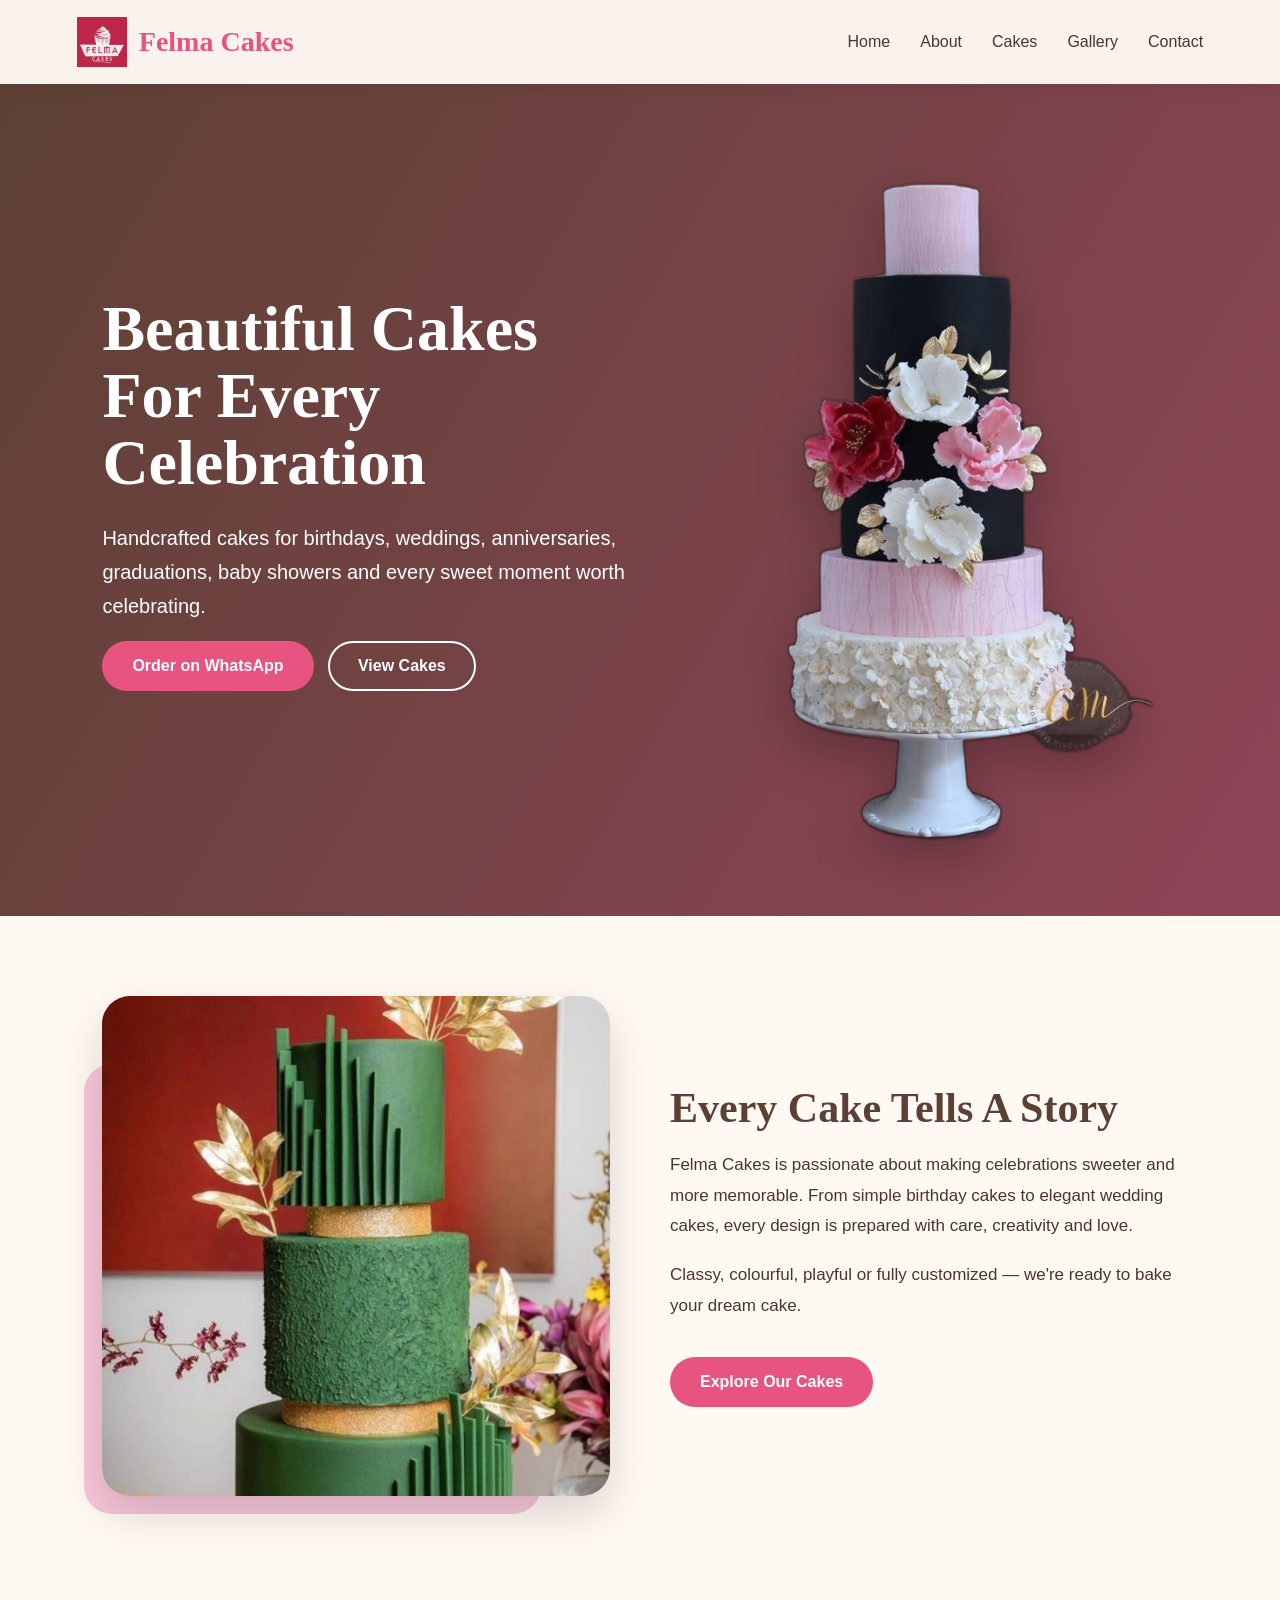
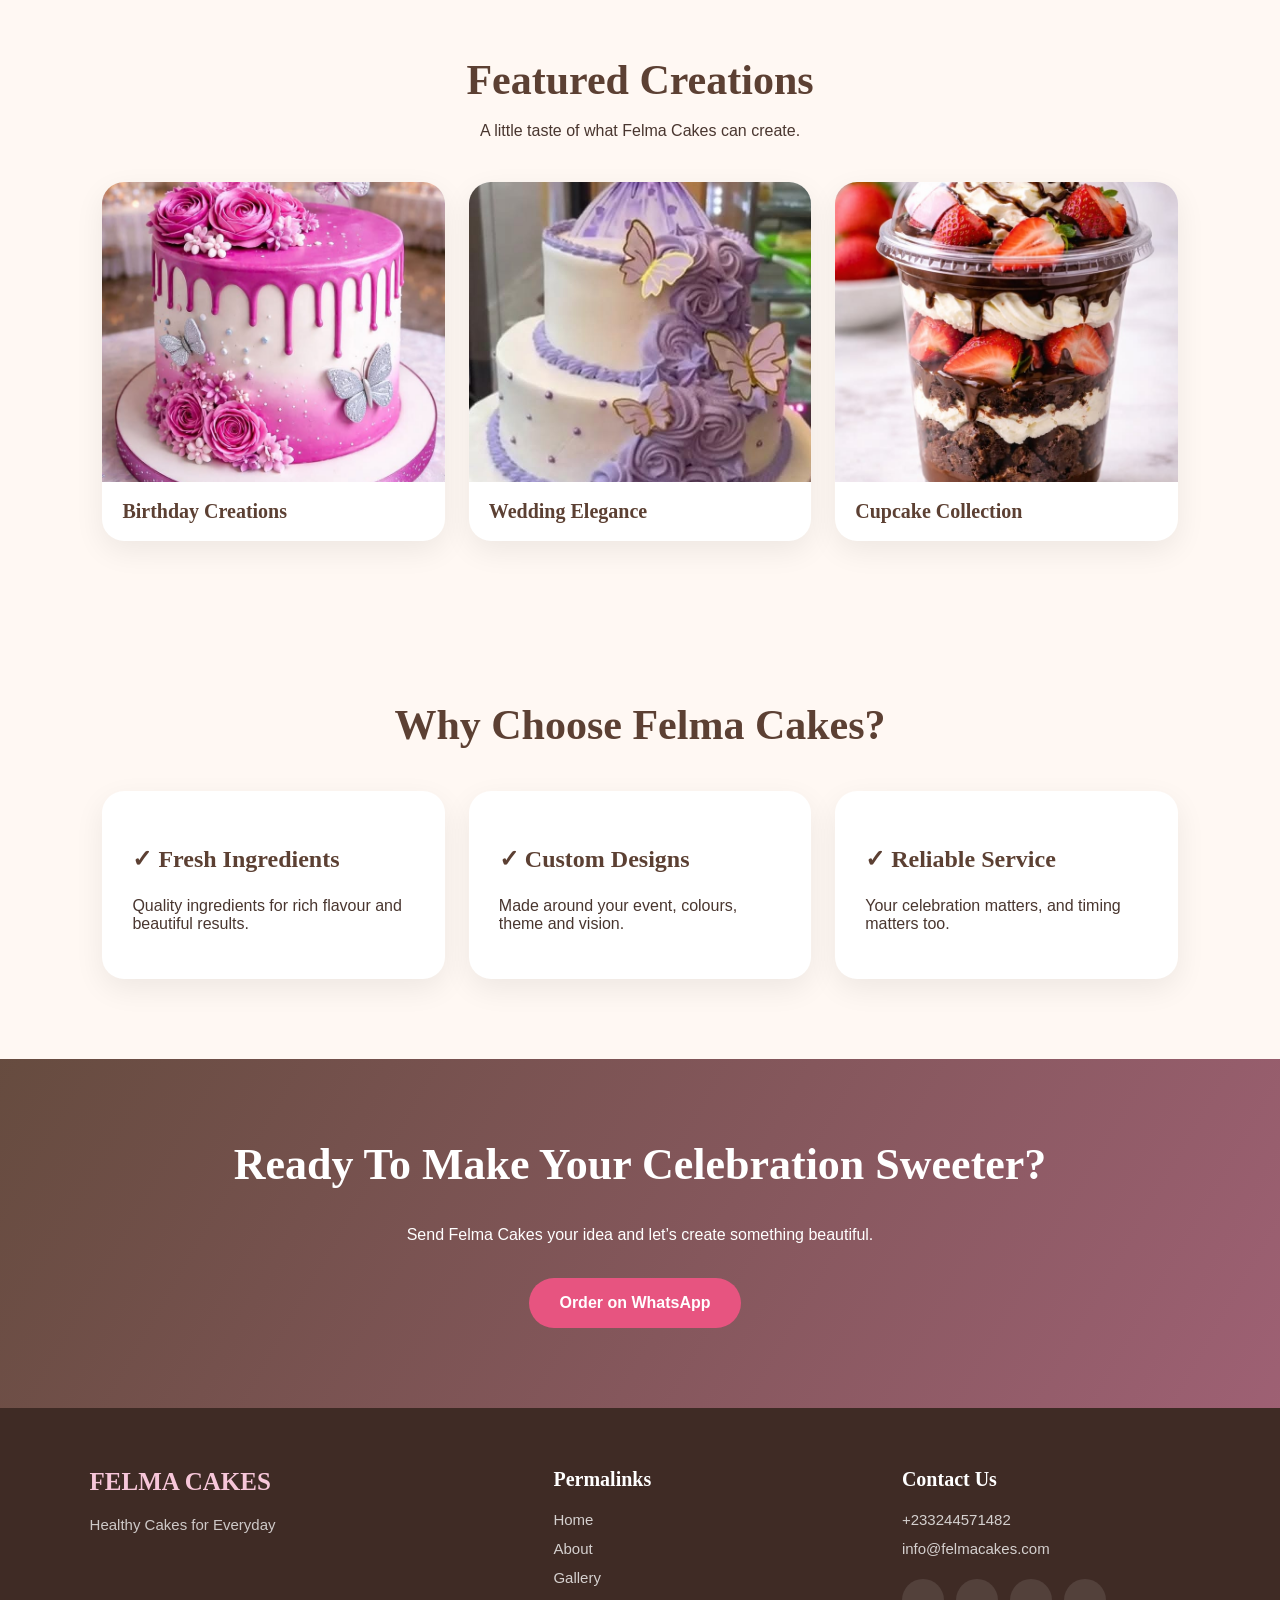
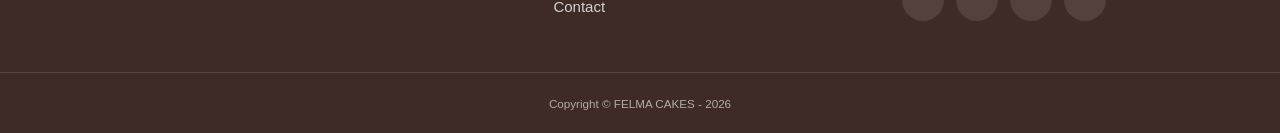
==== index.html @ 06e6d1e2 "homepage done" ====
<!doctype html>
<html lang="en">

<head>
    <meta charset="utf-8">
    <meta name="viewport" content="width=device-width, initial-scale=1">
    <link rel="stylesheet" href="assets/css/style-starter.css">
    <link rel="stylesheet" href="https://unicons.iconscout.com/release/v4.0.0/css/line.css">
    <title>Felma Cakes | Home</title>

</head>

<body>
   <nav>

    <div class="brand">
        <img src="assets/images/Felma Logo.png" alt="Felma Cakes Logo">
        <span>Felma Cakes</span>
    </div>

    <div class="links">
        <a href="#home">Home</a>
        <a href="about.html">About</a>
        <a href="#cakes">Cakes</a>
        <a href="#gallery">Gallery</a>
        <a href="#contact">Contact</a>
    </div>

</nav>
    <div class="hero">

        <div class="hero-content">
            <h1>Beautiful Cakes<br>For Every Celebration</h1>

            <p>
                Handcrafted cakes for birthdays, weddings, anniversaries,
                graduations, baby showers and every sweet moment worth celebrating.
            </p>

            <a class="btn" href="#contact">Order on WhatsApp</a>
            <a class="btn outline" href="#gallery">View Cakes</a>
        </div>

        <div class="hero-cake">
            <img src="assets/images/new cake.png" alt="Felma Cakes">
        </div>

    </div>
    </div>
    <section id="about">
        <div class="about">

            <!-- LEFT IMAGE -->
            <div class="about-image">
                <img src="assets/images/Felma Class(1).png" alt="Felma Cakes creation">
            </div>

            <!-- RIGHT CONTENT -->
            <div class="about-content">
                <h2 class="title">Every Cake Tells A Story</h2>

                <p>
                    Felma Cakes is passionate about making celebrations sweeter and
                    more memorable. From simple birthday cakes to elegant wedding
                    cakes, every design is prepared with care, creativity and love.
                </p>

                <p>
                    Classy, colourful, playful or fully customized — we're ready
                    to bake your dream cake.
                </p>

                <a class="btn" href="#cakes">Explore Our Cakes</a>
            </div>

        </div>
    </section>
    </section>

    <section class="gallery" id="gallery">
        <div class="center">
            <h2 class="title">Featured Creations</h2>
            <p>A little taste of what Felma Cakes can create.</p>
        </div>

        <div class="grid">

            <div class="card">
                <img src="assets/images/Felma cakes birthday.jpeg" alt="Birthday Cake by Felma Cakes"
                    class="gallery-image">
                <div class="caption">Birthday Creations</div>
            </div>

            <div class="card">
                <img src="assets/images/Felma cakes wedding cake.jpeg" alt="Wedding Cake by Felma Cakes"
                    class="gallery-image">
                <div class="caption">Wedding Elegance</div>
            </div>

            <div class="card">
                <img src="assets/images/felma cakes cupcake.jpeg" alt="Cupcakes by Felma Cakes" class="gallery-image">
                <div class="caption">Cupcake Collection</div>
            </div>

        </div>
    </section>
    <section class="why">
        <div class="center">
            <h2 class="title">Why Choose Felma Cakes?</h2>
        </div>
        <div class="grid">
            <div class="card">
                <h3>✓ Fresh Ingredients</h3>
                <p>Quality ingredients for rich flavour and beautiful results.</p>
            </div>
            <div class="card">
                <h3>✓ Custom Designs</h3>
                <p>Made around your event, colours, theme and vision.</p>
            </div>
            <div class="card">
                <h3>✓ Reliable Service</h3>
                <p>Your celebration matters, and timing matters too.</p>
            </div>
        </div>
    </section>
    <div class="cta" id="contact">
        <h2>Ready To Make Your Celebration Sweeter?</h2>
        <p>Send Felma Cakes your idea and let’s create something beautiful.</p><a class="btn" href="#">Order on
            WhatsApp</a>
    </div>
    <!--footer-->
    <footer class="footer">
        <div class="container footer__container">
            <div class="footer__1">
                <a href="index.html" class="footer__logo">
                    <h5>FELMA CAKES</h5>
                </a>
                <p>Healthy Cakes for Everyday</p>
            </div>
            <div class="footer__2">
                <h4>Permalinks</h4>
                <ul class="permalinks">
                    <li><a href="index.html">Home</a></li>
                    <li><a href="about.html">About</a></li>
                    <li><a href="gallery.html">Gallery</a></li>
                    <li><a href="contact.html">Contact</a></li>
                </ul>
            </div>
            <div class="footer__4">
                <h4>Contact Us</h4>
                <div>
                    <p>+233244571482</p>
                    <p>info@felmacakes.com</p>
                </div>
                <ul class="footer__socials">
                    <li>
                        <a href="https://web.facebook.com/people/Felma-Cakes/100064179390883/?locale=nl_BE"><i
                                class="uil uil-facebook"></i></a>
                        <a href="https://www.instagram.com/felma_cakes/"><i class="uil uil-instagram"></i></a>
                        <a href="#" aria-label="TikTok"><i class="uil uil-music-note"></i></a>
                        <a href="https://wa.me/233244571482" aria-label="WhatsApp"><i class="uil uil-whatsapp"></i> </a>
                    </li>
                </ul>
            </div>
        </div>
        <div class="footer__copyright">
            <small>Copyright &copy; FELMA CAKES - 2026</small>
        </div>
    </footer>

</body>

</html>
---- assets/css/style-starter.css ----
:root {
    --pink: #e75480;
    --soft-pink: #f7c6d9;
    --cream: #fff8f3;
    --gold: #d4af37;
    --brown: #5c4033;
    --dark-brown: #3f2b25;
    --text: #49362f;
    --white: #ffffff;
    --transition: all 0.3s ease;
}

* {
    box-sizing: border-box;
}

html {
    scroll-behavior: smooth;
}

html,
body {
    width: 100%;
    overflow-x: hidden;
}

body {
    margin: 0;
    font-family: Arial, sans-serif;
    background: var(--cream);
    color: var(--text);
}

img {
    max-width: 100%;
    display: block;
}

a {
    color: inherit;
}

/* =========================
   NAVBAR
========================= */

nav {
    position: fixed;
    top: 0;
    left: 0;
    width: 100%;
    height: 84px;
    z-index: 1000;

    display: flex;
    align-items: center;
    justify-content: space-between;

    padding: 0 6%;
    background: rgba(255, 248, 243, 0.97);
    box-shadow: 0 2px 14px rgba(0, 0, 0, 0.08);
}

.brand {
    display: flex;
    align-items: center;
    gap: 12px;
    flex-shrink: 0;

    font-family: Georgia, serif;
    font-size: 28px;
    font-weight: 700;
    color: var(--pink);
    white-space: nowrap;
}

.brand img {
    width: auto;
    height: 50px;
    object-fit: contain;
}

.links {
    display: flex;
    align-items: center;
    gap: 30px;
    margin-left: auto;
}

.links a {
    margin: 0;
    padding: 10px 0;

    color: var(--text);
    text-decoration: none;
    font-size: 16px;
    font-weight: 500;
    white-space: nowrap;

    transition: var(--transition);
}

.links a:hover {
    color: var(--pink);
}

/* =========================
   HERO
========================= */

.hero {
    min-height: 100vh;
    padding: 130px 8% 60px;

    display: flex;
    align-items: center;
    justify-content: space-between;

    background: linear-gradient(120deg, #5c4033, #8f4558);
    color: var(--white);
    overflow: hidden;
}

.hero-content {
    width: 55%;
    position: relative;
    z-index: 2;
}

.hero h1 {
    margin: 0 0 24px;
    font-family: Georgia, serif;
    font-size: 64px;
    line-height: 1.05;
}

.hero p {
    max-width: 650px;
    margin: 0;
    font-size: 20px;
    line-height: 1.7;
}

.hero-cake {
    width: 45%;
    display: flex;
    justify-content: center;
    align-items: flex-end;
}

.hero-cake img {
    width: 100%;
    max-width: 600px;
    height: auto;
    object-fit: contain;
    filter: drop-shadow(0 20px 25px rgba(0, 0, 0, 0.25));
}

/* =========================
   BUTTONS
========================= */

.btn {
    display: inline-block;
    margin: 18px 10px 0 0;
    padding: 14px 28px;

    border: 2px solid transparent;
    border-radius: 30px;

    background: var(--pink);
    color: var(--white);
    text-decoration: none;
    font-weight: 700;

    transition: var(--transition);
}

.btn:hover {
    transform: translateY(-2px);
    background: #d84772;
}

.btn.outline {
    background: transparent;
    border-color: var(--white);
}

.btn.outline:hover {
    background: var(--white);
    color: var(--brown);
}

/* =========================
   GENERAL SECTIONS
========================= */

section {
    padding: 80px 8%;
}

.center {
    text-align: center;
}

.title {
    margin: 0 0 18px;
    font-family: Georgia, serif;
    color: var(--brown);
    font-size: 42px;
}

/* =========================
   ABOUT
========================= */

.about {
    display: grid;
    grid-template-columns: 1fr 1fr;
    gap: 60px;
    align-items: center;
}

.about-image {
    position: relative;
}

.about-image img {
    width: 100%;
    height: 500px;
    object-fit: cover;
    border-radius: 28px;
    box-shadow: 0 18px 45px rgba(0, 0, 0, 0.15);
}

.about-image::before {
    content: "";
    position: absolute;
    left: -18px;
    bottom: -18px;
    z-index: -1;

    width: 90%;
    height: 90%;
    background: var(--soft-pink);
    border-radius: 28px;
}

.about-content p {
    margin-bottom: 18px;
    font-size: 17px;
    line-height: 1.8;
}

/* Optional old placeholder support */
.cake-art {
    min-height: 380px;
    padding: 35px;

    display: grid;
    place-items: end center;

    border-radius: 28px;
    background:
        radial-gradient(
            circle at 50% 36%,
            #fff 0 14%,
            #f7c6d9 15% 27%,
            #e75480 28% 30%,
            transparent 31%
        ),
        linear-gradient(145deg, #f7c6d9, #fff);

    box-shadow: 0 16px 40px rgba(0, 0, 0, 0.13);
    font-family: Georgia, serif;
    font-size: 26px;
    color: var(--brown);
}

/* =========================
   CAKE CATEGORIES / CARDS
========================= */

.categories {
    background: var(--pink);
    color: var(--white);
}

.categories .title {
    color: var(--white);
}

.grid {
    display: grid;
    grid-template-columns: repeat(3, minmax(0, 1fr));
    gap: 24px;
    margin-top: 42px;
}

.card {
    padding: 30px;
    background: var(--white);
    color: var(--text);
    border-radius: 22px;
    box-shadow: 0 10px 30px rgba(0, 0, 0, 0.07);
}

.card .emoji {
    font-size: 42px;
}

.card h3 {
    font-family: Georgia, serif;
    color: var(--pink);
    font-size: 24px;
}

/* =========================
   GALLERY
========================= */

.gallery .card {
    padding: 0;
    overflow: hidden;
    background: var(--white);
    border-radius: 22px;
}

.gallery-image {
    width: 100%;
    height: 300px;
    object-fit: cover;
    display: block;
    transition: transform 0.4s ease;
}

.gallery .card:hover .gallery-image {
    transform: scale(1.06);
}

.gallery .caption {
    padding: 18px 20px;
    font-family: Georgia, serif;
    font-size: 20px;
    font-weight: 700;
    color: var(--brown);
}

/* =========================
   WHY CHOOSE US
========================= */

.why .card h3 {
    color: var(--brown);
}

/* =========================
   CTA
========================= */

.cta {
    padding: 80px 8%;
    text-align: center;
    color: var(--white);
    background: linear-gradient(120deg, #5c4033ef, #8f4960dd);
}

.cta h2 {
    margin-top: 0;
    font-family: Georgia, serif;
    font-size: 44px;
}

/* =========================
   FELMA CAKES FOOTER
========================= */

footer {
    padding-top: 60px;
    background: var(--dark-brown);
    color: var(--cream);
    font-size: 15px;
}

.footer__container {
    width: 86%;
    margin: 0 auto;
    padding-bottom: 45px;

    display: grid;
    grid-template-columns: 1.4fr 1fr 1fr;
    gap: 60px;
}

.footer__container h4,
.footer__container h5 {
    margin-top: 0;
    margin-bottom: 20px;
    font-family: Georgia, serif;
    color: var(--white);
    font-size: 20px;
}

.footer__1 h5 {
    margin-bottom: 15px;
    font-size: 25px;
    color: var(--soft-pink);
}

.footer__1 p {
    max-width: 350px;
    margin: 0 0 2rem;
    line-height: 1.8;
    color: rgba(255, 255, 255, 0.75);
}

footer ul {
    list-style: none;
    padding: 0;
    margin: 0;
}

footer ul li {
    margin-bottom: 12px;
}

footer a {
    color: rgba(255, 255, 255, 0.78);
    text-decoration: none;
    transition: var(--transition);
}

footer a:hover {
    color: var(--pink);
}

.footer__4 p {
    margin: 0 0 12px;
    color: rgba(255, 255, 255, 0.78);
}

.footer__socials {
    display: flex;
    flex-direction: row;
    align-items: center;
    gap: 12px;
    margin-top: 22px;
    padding: 0;
    list-style: none;
}

.footer__socials li {
    display: flex;
    flex-direction: row;
    align-items: center;
    gap: 12px;
    margin: 0;
}

.footer__socials a {
    width: 42px;
    height: 42px;

    display: flex;
    align-items: center;
    justify-content: center;

    border-radius: 50%;
    background: rgba(255, 255, 255, 0.1);
    color: var(--white);
    font-size: 20px;
    text-decoration: none;

    transition: var(--transition);
}

.footer__socials a:hover {
    background: var(--pink);
    color: var(--white);
    transform: translateY(-3px);
}

.footer__copyright {
    padding: 22px 15px;
    text-align: center;
    border-top: 1px solid rgba(255, 255, 255, 0.12);
    color: rgba(255, 255, 255, 0.6);
    font-size: 14px;
}

/* =========================
   RESPONSIVE
========================= */

@media (max-width: 992px) {
    nav {
        padding: 0 5%;
    }

    .links {
        gap: 20px;
    }

    .hero h1 {
        font-size: 52px;
    }

    .grid {
        grid-template-columns: repeat(2, minmax(0, 1fr));
    }
}

@media (max-width: 768px) {
    nav {
        height: 75px;
        padding: 0 5%;
    }

    .brand {
        font-size: 22px;
    }

    .brand img {
        height: 42px;
    }

    .links {
        display: none;
    }

    .hero {
        min-height: auto;
        padding: 130px 7% 60px;
        flex-direction: column;
        text-align: center;
    }

    .hero-content {
        width: 100%;
    }

    .hero h1 {
        font-size: 44px;
    }

    .hero p {
        margin-left: auto;
        margin-right: auto;
        font-size: 17px;
    }

    .hero-cake {
        width: 100%;
        margin-top: 45px;
    }

    .hero-cake img {
        max-width: 400px;
    }

    section,
    .cta {
        padding-left: 7%;
        padding-right: 7%;
    }

    .about {
        grid-template-columns: 1fr;
        gap: 45px;
    }

    .about-image img {
        height: 400px;
    }

    .about-content {
        text-align: center;
    }

    .grid {
        grid-template-columns: 1fr;
    }

    .title {
        font-size: 34px;
    }

    .cta h2 {
        font-size: 36px;
    }

    .footer__container {
        width: 88%;
        grid-template-columns: 1fr;
        gap: 35px;
        text-align: center;
    }

    .footer__1 p {
        margin-left: auto;
        margin-right: auto;
    }

    .footer__socials,
    .footer__socials li {
        justify-content: center;
    }
}

@media (max-width: 480px) {
    .brand {
        font-size: 19px;
    }

    .brand img {
        height: 38px;
    }

    .hero h1 {
        font-size: 38px;
    }

    .btn {
        margin-right: 6px;
        padding: 12px 22px;
    }

    .about-image img {
        height: 330px;
    }

    .gallery-image {
        height: 260px;
    }
}
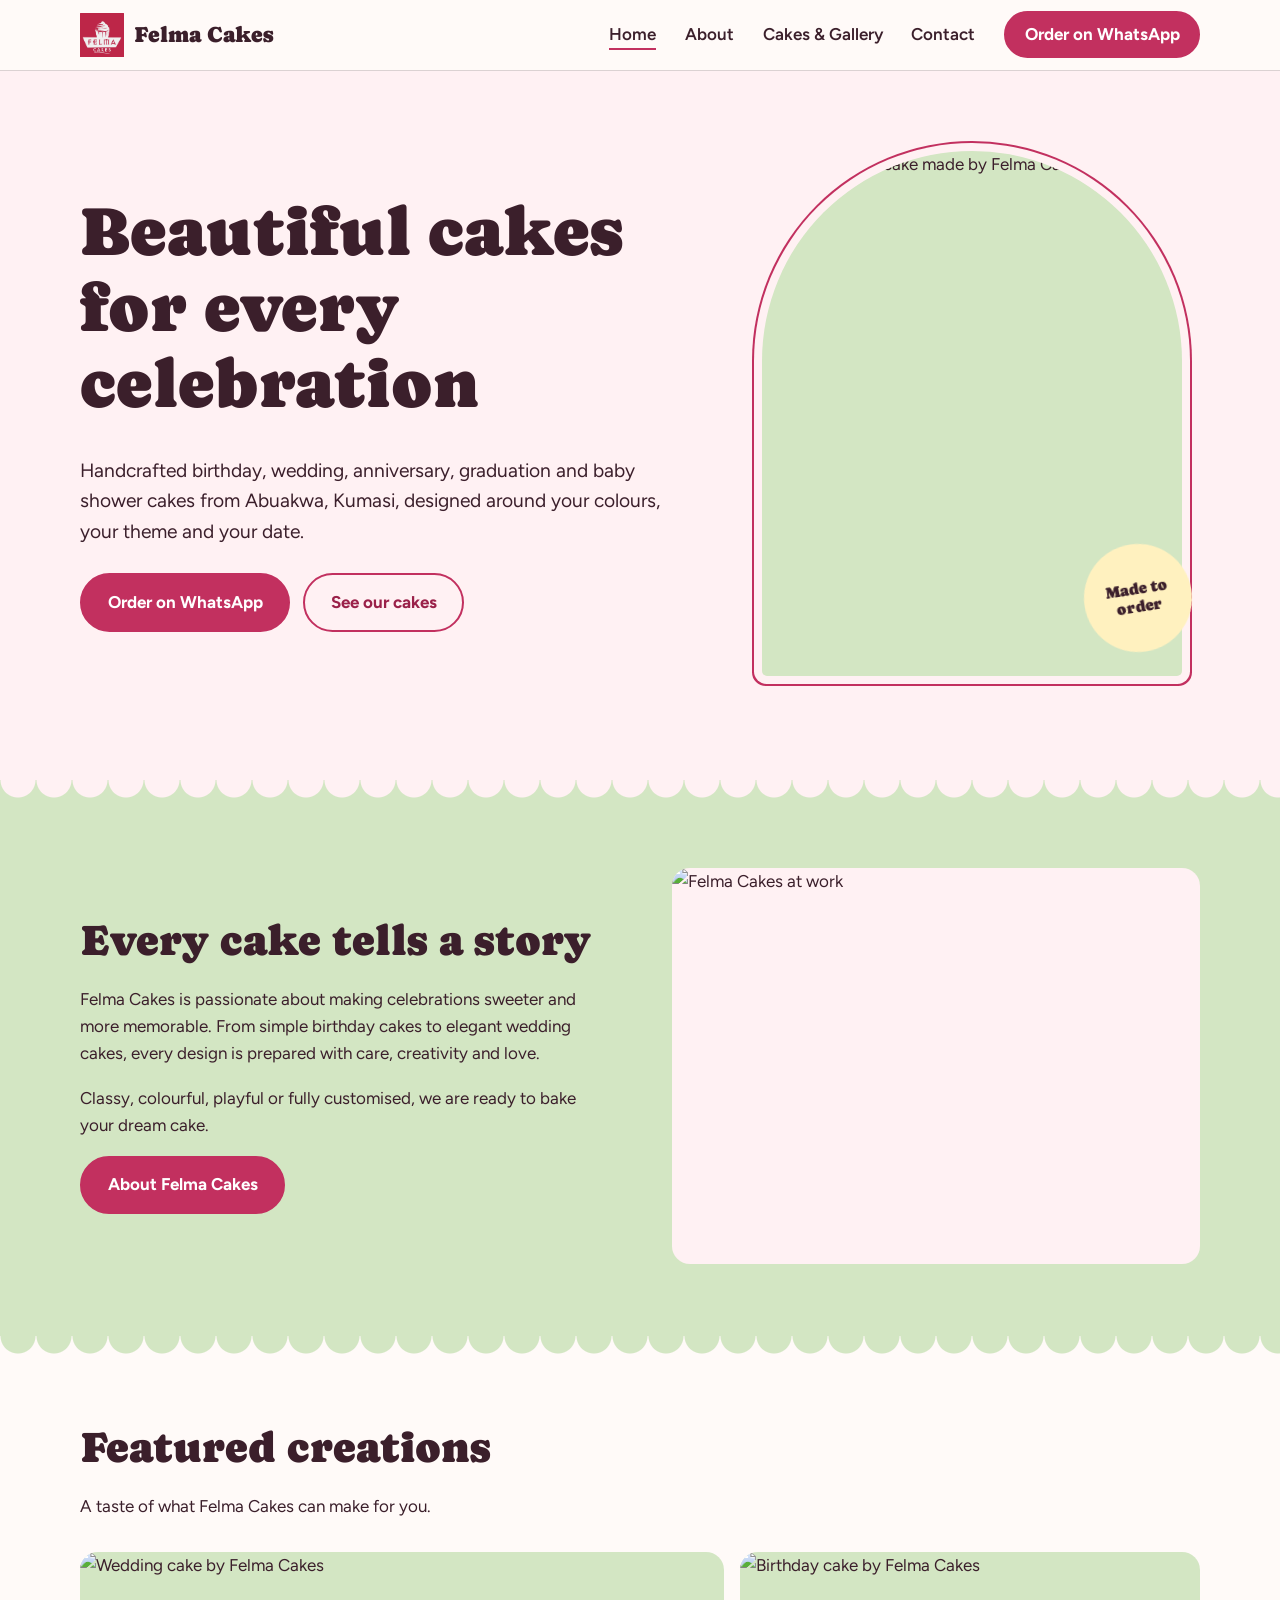
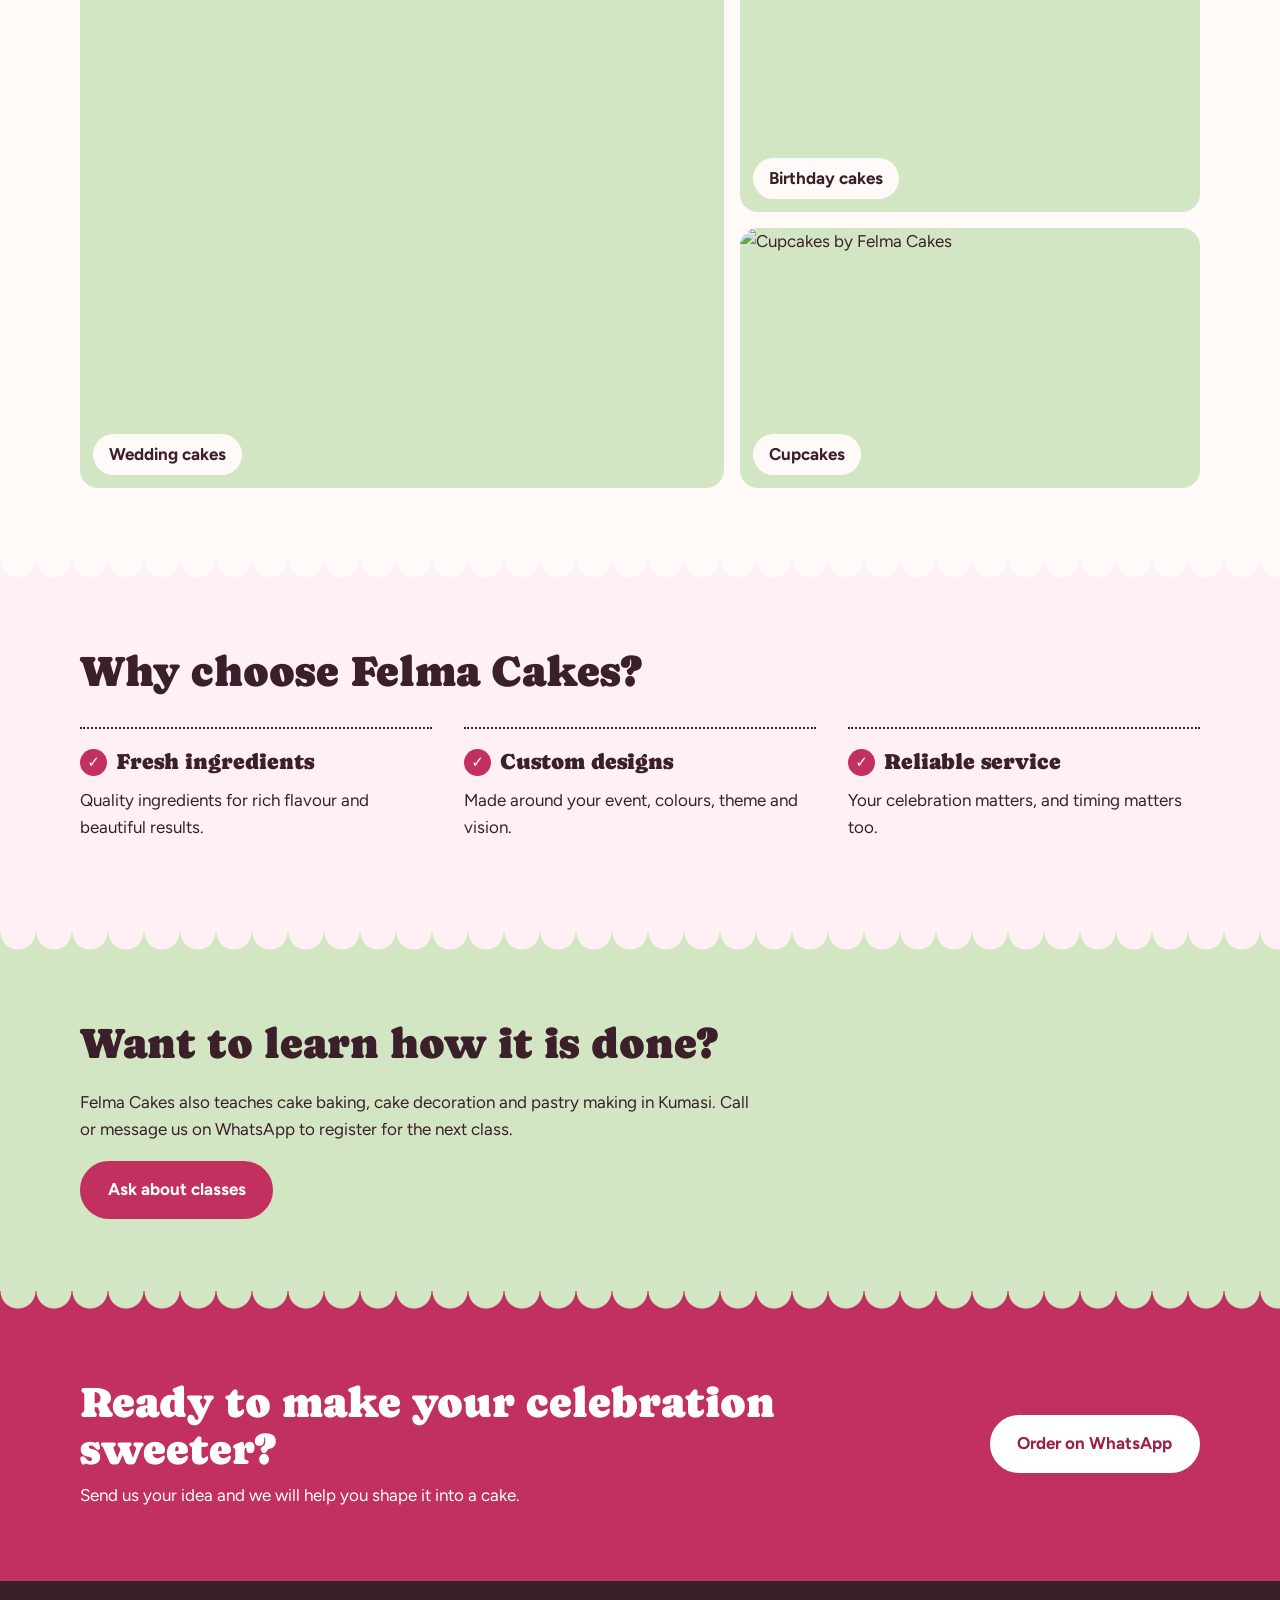
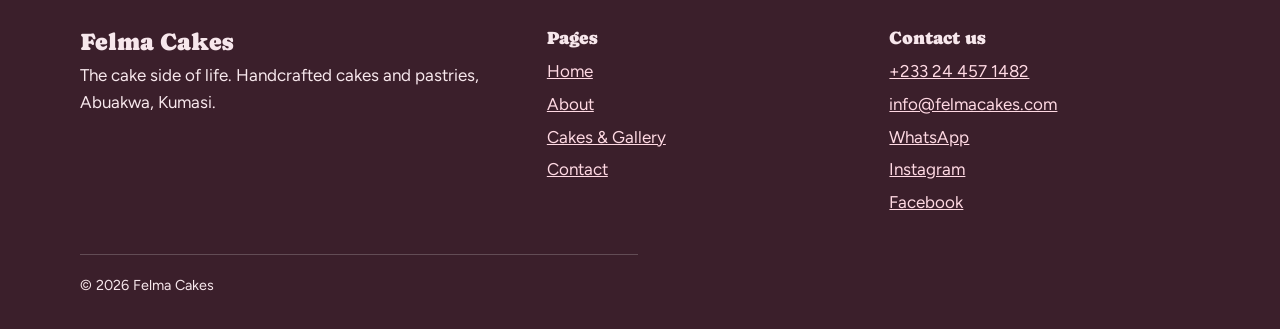
==== commit de8ee335: "revamp" ====
--- a/index.html
+++ b/index.html
@@ -1,173 +1,185 @@
-<!doctype html>
-<html lang="en">
-
-<head>
-    <meta charset="utf-8">
-    <meta name="viewport" content="width=device-width, initial-scale=1">
-    <link rel="stylesheet" href="assets/css/style-starter.css">
-    <link rel="stylesheet" href="https://unicons.iconscout.com/release/v4.0.0/css/line.css">
-    <title>Felma Cakes | Home</title>
-
-</head>
-
-<body>
-   <nav>
-
-    <div class="brand">
-        <img src="assets/images/Felma Logo.png" alt="Felma Cakes Logo">
-        <span>Felma Cakes</span>
-    </div>
-
-    <div class="links">
-        <a href="#home">Home</a>
-        <a href="about.html">About</a>
-        <a href="#cakes">Cakes</a>
-        <a href="#gallery">Gallery</a>
-        <a href="#contact">Contact</a>
-    </div>
-
-</nav>
-    <div class="hero">
-
-        <div class="hero-content">
-            <h1>Beautiful Cakes<br>For Every Celebration</h1>
-
-            <p>
-                Handcrafted cakes for birthdays, weddings, anniversaries,
-                graduations, baby showers and every sweet moment worth celebrating.
-            </p>
-
-            <a class="btn" href="#contact">Order on WhatsApp</a>
-            <a class="btn outline" href="#gallery">View Cakes</a>
-        </div>
-
-        <div class="hero-cake">
-            <img src="assets/images/new cake.png" alt="Felma Cakes">
-        </div>
-
-    </div>
-    </div>
-    <section id="about">
-        <div class="about">
-
-            <!-- LEFT IMAGE -->
-            <div class="about-image">
-                <img src="assets/images/Felma Class(1).png" alt="Felma Cakes creation">
-            </div>
-
-            <!-- RIGHT CONTENT -->
-            <div class="about-content">
-                <h2 class="title">Every Cake Tells A Story</h2>
-
-                <p>
-                    Felma Cakes is passionate about making celebrations sweeter and
-                    more memorable. From simple birthday cakes to elegant wedding
-                    cakes, every design is prepared with care, creativity and love.
-                </p>
-
-                <p>
-                    Classy, colourful, playful or fully customized — we're ready
-                    to bake your dream cake.
-                </p>
-
-                <a class="btn" href="#cakes">Explore Our Cakes</a>
-            </div>
-
-        </div>
-    </section>
-    </section>
-
-    <section class="gallery" id="gallery">
-        <div class="center">
-            <h2 class="title">Featured Creations</h2>
-            <p>A little taste of what Felma Cakes can create.</p>
-        </div>
-
-        <div class="grid">
-
-            <div class="card">
-                <img src="assets/images/Felma cakes birthday.jpeg" alt="Birthday Cake by Felma Cakes"
-                    class="gallery-image">
-                <div class="caption">Birthday Creations</div>
-            </div>
-
-            <div class="card">
-                <img src="assets/images/Felma cakes wedding cake.jpeg" alt="Wedding Cake by Felma Cakes"
-                    class="gallery-image">
-                <div class="caption">Wedding Elegance</div>
-            </div>
-
-            <div class="card">
-                <img src="assets/images/felma cakes cupcake.jpeg" alt="Cupcakes by Felma Cakes" class="gallery-image">
-                <div class="caption">Cupcake Collection</div>
-            </div>
-
-        </div>
-    </section>
-    <section class="why">
-        <div class="center">
-            <h2 class="title">Why Choose Felma Cakes?</h2>
-        </div>
-        <div class="grid">
-            <div class="card">
-                <h3>✓ Fresh Ingredients</h3>
-                <p>Quality ingredients for rich flavour and beautiful results.</p>
-            </div>
-            <div class="card">
-                <h3>✓ Custom Designs</h3>
-                <p>Made around your event, colours, theme and vision.</p>
-            </div>
-            <div class="card">
-                <h3>✓ Reliable Service</h3>
-                <p>Your celebration matters, and timing matters too.</p>
-            </div>
-        </div>
-    </section>
-    <div class="cta" id="contact">
-        <h2>Ready To Make Your Celebration Sweeter?</h2>
-        <p>Send Felma Cakes your idea and let’s create something beautiful.</p><a class="btn" href="#">Order on
-            WhatsApp</a>
-    </div>
-    <!--footer-->
-    <footer class="footer">
-        <div class="container footer__container">
-            <div class="footer__1">
-                <a href="index.html" class="footer__logo">
-                    <h5>FELMA CAKES</h5>
-                </a>
-                <p>Healthy Cakes for Everyday</p>
-            </div>
-            <div class="footer__2">
-                <h4>Permalinks</h4>
-                <ul class="permalinks">
-                    <li><a href="index.html">Home</a></li>
-                    <li><a href="about.html">About</a></li>
-                    <li><a href="gallery.html">Gallery</a></li>
-                    <li><a href="contact.html">Contact</a></li>
-                </ul>
-            </div>
-            <div class="footer__4">
-                <h4>Contact Us</h4>
-                <div>
-                    <p>+233244571482</p>
-                    <p>info@felmacakes.com</p>
-                </div>
-                <ul class="footer__socials">
-                    <li>
-                        <a href="https://web.facebook.com/people/Felma-Cakes/100064179390883/?locale=nl_BE"><i
-                                class="uil uil-facebook"></i></a>
-                        <a href="https://www.instagram.com/felma_cakes/"><i class="uil uil-instagram"></i></a>
-                        <a href="#" aria-label="TikTok"><i class="uil uil-music-note"></i></a>
-                        <a href="https://wa.me/233244571482" aria-label="WhatsApp"><i class="uil uil-whatsapp"></i> </a>
-                    </li>
-                </ul>
-            </div>
-        </div>
-        <div class="footer__copyright">
-            <small>Copyright &copy; FELMA CAKES - 2026</small>
-        </div>
-    </footer>
-
-</body>
-
-</html>+<!DOCTYPE html>
+<html lang="en">
+<head>
+  <meta charset="utf-8">
+  <meta name="viewport" content="width=device-width, initial-scale=1">
+  <title>Felma Cakes | Handcrafted cakes in Kumasi</title>
+  <meta name="description" content="Felma Cakes makes handcrafted birthday, wedding, anniversary, graduation and baby shower cakes, cupcakes and pastries in Kumasi. Order on WhatsApp.">
+  <meta property="og:type" content="website">
+  <meta property="og:title" content="Felma Cakes | Handcrafted cakes in Kumasi">
+  <meta property="og:description" content="Felma Cakes makes handcrafted birthday, wedding, anniversary, graduation and baby shower cakes, cupcakes and pastries in Kumasi. Order on WhatsApp.">
+  <meta property="og:image" content="https://jkyereh.github.io/FELMA/assets/images/hero-cake.png">
+  <meta name="theme-color" content="#c2305f">
+  <link rel="icon" href="assets/images/felma-logo.png">
+  <link rel="preconnect" href="https://fonts.googleapis.com">
+  <link rel="preconnect" href="https://fonts.gstatic.com" crossorigin>
+  <link rel="stylesheet" href="https://fonts.googleapis.com/css2?family=Caprasimo&family=Figtree:wght@400;600;700&display=swap">
+  <link rel="stylesheet" href="css/style.css">
+  <script type="application/ld+json">
+  {
+    "@context": "https://schema.org",
+    "@type": "Bakery",
+    "name": "Felma Cakes",
+    "description": "Handcrafted birthday, wedding, anniversary, graduation and baby shower cakes, cupcakes and pastries in Kumasi, Ghana.",
+    "telephone": "+233244571482",
+    "url": "https://jkyereh.github.io/FELMA/",
+    "image": "https://jkyereh.github.io/FELMA/assets/images/hero-cake.png",
+    "address": {"@type": "PostalAddress", "addressLocality": "Abuakwa, Kumasi", "addressCountry": "GH"},
+    "sameAs": ["https://www.instagram.com/felma_cakes/", "https://web.facebook.com/people/Felma-Cakes/100064179390883/"]
+  }
+  </script>
+</head>
+<body>
+  <a class="skip" href="#main">Skip to content</a>
+
+  <header class="site-header">
+    <div class="wrap bar">
+      <a class="brand" href="index.html">
+        <img src="assets/images/felma-logo.png" alt="" width="44" height="44">
+        Felma Cakes
+      </a>
+      <button class="nav-toggle" aria-expanded="false" aria-controls="site-nav">Menu</button>
+      <nav class="nav" id="site-nav" aria-label="Main">
+        <ul>
+          <li><a href="index.html" aria-current="page">Home</a></li>
+          <li><a href="about.html">About</a></li>
+          <li><a href="gallery.html">Cakes &amp; Gallery</a></li>
+          <li><a href="contact.html">Contact</a></li>
+          <li><a class="btn btn-small" href="https://wa.me/233244571482?text=Hello%20Felma%20Cakes%2C%20I%27d%20like%20to%20order%20a%20cake." target="_blank" rel="noopener">Order on WhatsApp</a></li>
+        </ul>
+      </nav>
+    </div>
+  </header>
+
+  <main id="main">
+    <section class="hero">
+      <div class="wrap hero-grid">
+        <div>
+          <h1>Beautiful cakes for every celebration</h1>
+          <p class="lead">Handcrafted birthday, wedding, anniversary, graduation and baby shower cakes from Abuakwa, Kumasi, designed around your colours, your theme and your date.</p>
+          <div class="hero-actions">
+            <a class="btn" href="https://wa.me/233244571482?text=Hello%20Felma%20Cakes%2C%20I%27d%20like%20to%20order%20a%20cake." target="_blank" rel="noopener">Order on WhatsApp</a>
+            <a class="btn btn-ghost" href="gallery.html">See our cakes</a>
+          </div>
+        </div>
+        <div class="hero-art">
+          <div class="arch">
+            <img src="assets/images/hero-cake.png" alt="A celebration cake made by Felma Cakes" width="800" height="1000">
+          </div>
+          <div class="stamp" aria-hidden="true">Made to order</div>
+        </div>
+      </div>
+    </section>
+
+    <section class="section scallop after-icing tint-pistachio">
+      <div class="wrap split">
+        <div>
+          <h2>Every cake tells a story</h2>
+          <p>Felma Cakes is passionate about making celebrations sweeter and more memorable. From simple birthday cakes to elegant wedding cakes, every design is prepared with care, creativity and love.</p>
+          <p>Classy, colourful, playful or fully customised, we are ready to bake your dream cake.</p>
+          <a class="btn" href="about.html">About Felma Cakes</a>
+        </div>
+        <div class="photo">
+          <img src="assets/images/felma-class.png" alt="Felma Cakes at work" loading="lazy" width="800" height="600">
+        </div>
+      </div>
+    </section>
+
+    <section class="section scallop after-pistachio">
+      <div class="wrap">
+        <div class="section-intro">
+          <h2>Featured creations</h2>
+          <p>A taste of what Felma Cakes can make for you.</p>
+        </div>
+        <div class="showcase">
+          <figure class="shot big" style="margin:0">
+            <img src="assets/images/wedding-cake.jpeg" alt="Wedding cake by Felma Cakes" loading="lazy" width="800" height="900">
+            <figcaption><a href="gallery.html#wedding">Wedding cakes</a></figcaption>
+          </figure>
+          <figure class="shot" style="margin:0">
+            <img src="assets/images/birthday-cake.jpeg" alt="Birthday cake by Felma Cakes" loading="lazy" width="800" height="600">
+            <figcaption><a href="gallery.html#birthday">Birthday cakes</a></figcaption>
+          </figure>
+          <figure class="shot" style="margin:0">
+            <img src="assets/images/cupcakes.jpeg" alt="Cupcakes by Felma Cakes" loading="lazy" width="800" height="600">
+            <figcaption><a href="gallery.html#cupcakes">Cupcakes</a></figcaption>
+          </figure>
+        </div>
+      </div>
+    </section>
+
+    <section class="section scallop after-paper tint-icing">
+      <div class="wrap">
+        <h2>Why choose Felma Cakes?</h2>
+        <ul class="reasons">
+          <li>
+            <h3>Fresh ingredients</h3>
+            <p>Quality ingredients for rich flavour and beautiful results.</p>
+          </li>
+          <li>
+            <h3>Custom designs</h3>
+            <p>Made around your event, colours, theme and vision.</p>
+          </li>
+          <li>
+            <h3>Reliable service</h3>
+            <p>Your celebration matters, and timing matters too.</p>
+          </li>
+        </ul>
+      </div>
+    </section>
+
+    <section class="section scallop after-icing tint-pistachio">
+      <div class="wrap">
+        <div>
+          <h2>Want to learn how it is done?</h2>
+          <p>Felma Cakes also teaches cake baking, cake decoration and pastry making in Kumasi. Call or message us on WhatsApp to register for the next class.</p>
+          <a class="btn" href="contact.html?type=Cake%20class">Ask about classes</a>
+        </div>
+      </div>
+    </section>
+
+    <section class="section scallop after-pistachio tint-berry">
+      <div class="wrap cta">
+        <div>
+          <h2>Ready to make your celebration sweeter?</h2>
+          <p>Send us your idea and we will help you shape it into a cake.</p>
+        </div>
+        <a class="btn btn-light" href="https://wa.me/233244571482?text=Hello%20Felma%20Cakes%2C%20I%27d%20like%20to%20order%20a%20cake." target="_blank" rel="noopener">Order on WhatsApp</a>
+      </div>
+    </section>
+  </main>
+
+  <footer class="site-footer">
+    <div class="wrap">
+      <div class="footer-grid">
+        <div>
+          <h2>Felma Cakes</h2>
+          <p>The cake side of life. Handcrafted cakes and pastries, Abuakwa, Kumasi.</p>
+        </div>
+        <div>
+          <h3>Pages</h3>
+          <ul>
+            <li><a href="index.html">Home</a></li>
+            <li><a href="about.html">About</a></li>
+            <li><a href="gallery.html">Cakes &amp; Gallery</a></li>
+            <li><a href="contact.html">Contact</a></li>
+          </ul>
+        </div>
+        <div>
+          <h3>Contact us</h3>
+          <ul>
+            <li><a href="tel:+233244571482">+233 24 457 1482</a></li>
+            <li><a href="mailto:info@felmacakes.com">info@felmacakes.com</a></li>
+            <li><a href="https://wa.me/233244571482" target="_blank" rel="noopener">WhatsApp</a></li>
+            <li><a href="https://www.instagram.com/felma_cakes/" target="_blank" rel="noopener">Instagram</a></li>
+            <li><a href="https://web.facebook.com/people/Felma-Cakes/100064179390883/" target="_blank" rel="noopener">Facebook</a></li>
+          </ul>
+        </div>
+      </div>
+      <p class="copyright">&copy; <span id="year">2026</span> Felma Cakes</p>
+    </div>
+  </footer>
+
+  <script src="js/main.js"></script>
+</body>
+</html>
--- a/css/style.css
+++ b/css/style.css
@@ -0,0 +1,405 @@
+/* Felma Cakes — shared styles
+   Palette: cocoa (text), berry (actions), icing (blush), pistachio (fresh green), butter (accent) */
+
+:root {
+  --cocoa: #3b1f2b;
+  --berry: #c2305f;
+  --berry-deep: #9a2149;
+  --icing: #fff1f3;
+  --pistachio: #d3e6c3;
+  --butter: #fff1bf;
+  --paper: #fffaf8;
+  --line: rgba(59, 31, 43, 0.18);
+  --radius: 18px;
+  --max: 1120px;
+}
+
+*,
+*::before,
+*::after { box-sizing: border-box; }
+
+html { scroll-behavior: smooth; }
+
+@media (prefers-reduced-motion: reduce) {
+  html { scroll-behavior: auto; }
+}
+
+body {
+  margin: 0;
+  font-family: "Figtree", system-ui, -apple-system, "Segoe UI", sans-serif;
+  font-size: 1.0625rem;
+  line-height: 1.6;
+  color: var(--cocoa);
+  background: var(--paper);
+}
+
+img { display: block; max-width: 100%; }
+
+h1, h2, h3 {
+  font-family: "Caprasimo", Georgia, "Times New Roman", serif;
+  font-weight: 400;
+  line-height: 1.1;
+  margin: 0 0 0.5em;
+}
+h1 { font-size: clamp(2.4rem, 7vw, 4.3rem); }
+h2 { font-size: clamp(1.8rem, 4.5vw, 2.7rem); }
+h3 { font-size: 1.35rem; }
+
+p { margin: 0 0 1em; max-width: 62ch; }
+a { color: var(--berry-deep); }
+
+:focus-visible {
+  outline: 3px solid var(--berry);
+  outline-offset: 3px;
+}
+
+.wrap { width: min(100% - 2.5rem, var(--max)); margin-inline: auto; }
+
+.skip {
+  position: absolute;
+  left: -999px;
+  top: 0;
+  z-index: 100;
+  padding: 0.6rem 1rem;
+  background: var(--cocoa);
+  color: #fff;
+}
+.skip:focus { left: 0; }
+
+/* ---------- Buttons ---------- */
+.btn {
+  display: inline-block;
+  padding: 0.85rem 1.6rem;
+  border: 2px solid var(--berry);
+  border-radius: 999px;
+  background: var(--berry);
+  color: #fff;
+  font: inherit;
+  font-weight: 700;
+  text-decoration: none;
+  cursor: pointer;
+  transition: background 0.2s, color 0.2s;
+}
+.btn:hover { background: var(--berry-deep); border-color: var(--berry-deep); }
+.btn-ghost { background: transparent; color: var(--berry-deep); }
+.btn-ghost:hover { background: var(--berry); border-color: var(--berry); color: #fff; }
+.btn-light { background: #fff; border-color: #fff; color: var(--berry-deep); }
+.btn-light:hover { background: var(--butter); border-color: var(--butter); color: var(--cocoa); }
+.btn-small { padding: 0.5rem 1.15rem; }
+
+/* ---------- Header ---------- */
+.site-header {
+  position: sticky;
+  top: 0;
+  z-index: 50;
+  background: var(--paper);
+  border-bottom: 1px solid var(--line);
+}
+.bar {
+  position: relative;
+  display: flex;
+  align-items: center;
+  justify-content: space-between;
+  gap: 1rem;
+  padding: 0.7rem 0;
+}
+.brand {
+  display: flex;
+  align-items: center;
+  gap: 0.6rem;
+  color: var(--cocoa);
+  font-family: "Caprasimo", Georgia, serif;
+  font-size: 1.4rem;
+  text-decoration: none;
+}
+.brand img { width: 44px; height: 44px; object-fit: contain; }
+
+.nav-toggle {
+  padding: 0.5rem 0.9rem;
+  border: 2px solid var(--cocoa);
+  border-radius: 999px;
+  background: transparent;
+  color: var(--cocoa);
+  font: inherit;
+  font-weight: 700;
+  cursor: pointer;
+}
+
+.nav {
+  display: none;
+  position: absolute;
+  top: 100%;
+  left: -1.25rem;
+  right: -1.25rem;
+  padding: 1rem 1.25rem 1.5rem;
+  background: var(--paper);
+  border-bottom: 1px solid var(--line);
+}
+.nav.open { display: block; }
+.nav ul {
+  display: flex;
+  flex-direction: column;
+  align-items: flex-start;
+  gap: 0.9rem;
+  margin: 0;
+  padding: 0;
+  list-style: none;
+}
+.nav a:not(.btn) {
+  padding: 0.25rem 0;
+  border-bottom: 2px solid transparent;
+  color: var(--cocoa);
+  font-weight: 600;
+  text-decoration: none;
+}
+.nav a:not(.btn):hover,
+.nav a[aria-current="page"] { border-color: var(--berry); }
+
+@media (min-width: 820px) {
+  .nav-toggle { display: none; }
+  .nav {
+    display: block;
+    position: static;
+    padding: 0;
+    border: 0;
+    background: none;
+  }
+  .nav ul { flex-direction: row; align-items: center; gap: 1.8rem; }
+}
+
+/* ---------- Sections ---------- */
+.section { position: relative; padding: 4.5rem 0; }
+.tint-icing { background: var(--icing); }
+.tint-pistachio { background: var(--pistachio); }
+.tint-berry { background: var(--berry); color: #fff; }
+.tint-berry a:not(.btn) { color: #fff; }
+
+/* Scalloped icing edge: the previous section's colour drips into this one */
+.scallop::before {
+  content: "";
+  position: absolute;
+  top: 0;
+  left: 0;
+  right: 0;
+  height: 22px;
+  background: radial-gradient(circle at 18px 0, var(--prev) 17px, transparent 18px) 0 0 / 36px 22px repeat-x;
+}
+.scallop { padding-top: 5.5rem; }
+.after-icing { --prev: var(--icing); }
+.after-paper { --prev: var(--paper); }
+.after-pistachio { --prev: var(--pistachio); }
+.after-berry { --prev: var(--berry); }
+
+.section-intro { margin-bottom: 2rem; }
+.lead { font-size: 1.2rem; }
+
+/* ---------- Hero ---------- */
+.hero { padding: 3.5rem 0 5rem; background: var(--icing); }
+.hero-grid { display: grid; gap: 3rem; align-items: center; }
+.hero-actions { display: flex; flex-wrap: wrap; gap: 0.8rem; margin-top: 1.6rem; }
+.hero-art { position: relative; max-width: 420px; width: 100%; margin-inline: auto; }
+
+.arch {
+  aspect-ratio: 4 / 5;
+  overflow: hidden;
+  border-radius: 999px 999px 24px 24px;
+  background: var(--pistachio);
+  box-shadow: 0 0 0 8px var(--icing), 0 0 0 10px var(--berry);
+}
+.arch img { width: 100%; height: 100%; object-fit: cover; }
+
+.stamp {
+  position: absolute;
+  right: -0.6rem;
+  bottom: 1.5rem;
+  display: grid;
+  place-items: center;
+  width: 108px;
+  height: 108px;
+  padding: 0.5rem;
+  border-radius: 50%;
+  background: var(--butter);
+  color: var(--cocoa);
+  font-family: "Caprasimo", Georgia, serif;
+  font-size: 1rem;
+  line-height: 1.15;
+  text-align: center;
+  transform: rotate(-9deg);
+}
+
+@media (prefers-reduced-motion: no-preference) {
+  .arch { animation: rise 0.9s ease-out both; }
+}
+@keyframes rise {
+  from { opacity: 0; transform: translateY(24px); }
+}
+
+@media (min-width: 860px) {
+  .hero { padding: 5rem 0 6.5rem; }
+  .hero-grid { grid-template-columns: 1.15fr 0.85fr; }
+}
+
+/* ---------- Split (text + photo) ---------- */
+.split { display: grid; gap: 2rem; align-items: center; }
+.photo { aspect-ratio: 4 / 3; overflow: hidden; border-radius: var(--radius); background: var(--icing); }
+.photo img { width: 100%; height: 100%; object-fit: cover; }
+@media (min-width: 860px) {
+  .split { grid-template-columns: 1fr 1fr; gap: 4rem; }
+}
+
+/* ---------- Featured showcase ---------- */
+.showcase { display: grid; gap: 1rem; }
+.shot {
+  position: relative;
+  overflow: hidden;
+  aspect-ratio: 4 / 3;
+  border-radius: var(--radius);
+  background: var(--pistachio);
+}
+.shot img { width: 100%; height: 100%; object-fit: cover; }
+.shot figcaption {
+  position: absolute;
+  left: 0.8rem;
+  bottom: 0.8rem;
+  padding: 0.45rem 1rem;
+  border-radius: 999px;
+  background: var(--paper);
+}
+.shot figcaption a { color: var(--cocoa); font-weight: 700; text-decoration: none; }
+.shot figcaption a:hover { color: var(--berry-deep); text-decoration: underline; }
+
+@media (min-width: 760px) {
+  .showcase { grid-template-columns: 1.4fr 1fr; grid-template-rows: 260px 260px; }
+  .shot { aspect-ratio: auto; }
+  .shot.big { grid-row: span 2; }
+}
+
+/* ---------- Reasons ---------- */
+.reasons { display: grid; margin: 2rem 0 0; padding: 0; list-style: none; }
+.reasons li { padding: 1.2rem 0; border-top: 2px dotted var(--cocoa); }
+.reasons h3::before {
+  content: "\2713";
+  display: inline-grid;
+  place-items: center;
+  width: 1.7rem;
+  height: 1.7rem;
+  margin-right: 0.55rem;
+  border-radius: 50%;
+  background: var(--berry);
+  color: #fff;
+  font-family: "Figtree", system-ui, sans-serif;
+  font-size: 0.95rem;
+  vertical-align: 0.1em;
+}
+.reasons p { margin: 0; }
+@media (min-width: 760px) {
+  .reasons { grid-template-columns: repeat(3, 1fr); gap: 2rem; }
+}
+
+/* ---------- Call to action band ---------- */
+.cta { display: grid; gap: 1.5rem; align-items: center; }
+.cta h2 { margin: 0; }
+.cta p { margin: 0.5rem 0 0; }
+@media (min-width: 760px) {
+  .cta { grid-template-columns: 1fr auto; gap: 3rem; }
+}
+
+/* ---------- Page heading (inner pages) ---------- */
+.page-head { padding: 3.5rem 0 4.5rem; background: var(--icing); }
+.page-head p { margin: 0; font-size: 1.2rem; }
+
+/* ---------- Cakes page ---------- */
+.cake-row {
+  display: grid;
+  gap: 1.25rem;
+  padding: 2rem 0;
+  border-top: 2px dotted var(--cocoa);
+  scroll-margin-top: 5rem;
+}
+.cake-row:first-child { border-top: 0; padding-top: 0; }
+.cake-row p { margin-bottom: 0.8rem; }
+.cake-row .photo { aspect-ratio: 4 / 3; }
+@media (min-width: 760px) {
+  .cake-row.has-photo { grid-template-columns: 1fr 300px; gap: 3rem; align-items: center; }
+}
+
+.checklist { margin: 0 0 1.5rem; padding-left: 1.2rem; }
+.checklist li { margin-bottom: 0.3rem; }
+
+.steps { counter-reset: step; margin: 2rem 0 0; padding: 0; list-style: none; display: grid; gap: 1.5rem; }
+.steps li { position: relative; padding-left: 3.4rem; }
+.steps li::before {
+  counter-increment: step;
+  content: counter(step);
+  position: absolute;
+  left: 0;
+  top: 0;
+  display: grid;
+  place-items: center;
+  width: 2.5rem;
+  height: 2.5rem;
+  border-radius: 50%;
+  background: var(--berry);
+  color: #fff;
+  font-family: "Caprasimo", Georgia, serif;
+  font-size: 1.2rem;
+}
+.steps h3 { margin-bottom: 0.2em; }
+.steps p { margin: 0; }
+@media (min-width: 760px) {
+  .steps { grid-template-columns: repeat(3, 1fr); gap: 2rem; }
+}
+
+/* ---------- Contact ---------- */
+.contact-grid { display: grid; gap: 3rem; }
+@media (min-width: 860px) {
+  .contact-grid { grid-template-columns: 1.1fr 0.9fr; gap: 4rem; }
+}
+
+.form-field { margin-bottom: 1.1rem; }
+.form-field label { display: block; margin-bottom: 0.3rem; font-weight: 700; }
+.form-field input,
+.form-field select,
+.form-field textarea {
+  width: 100%;
+  padding: 0.75rem 0.9rem;
+  border: 2px solid var(--line);
+  border-radius: 12px;
+  background: #fff;
+  color: var(--cocoa);
+  font: inherit;
+}
+.form-field input:focus,
+.form-field select:focus,
+.form-field textarea:focus { border-color: var(--berry); outline: none; }
+.form-field textarea { min-height: 120px; resize: vertical; }
+.form-note { font-size: 0.95rem; }
+
+.details { margin: 0; padding: 0; list-style: none; }
+.details li { padding: 0.9rem 0; border-top: 2px dotted var(--cocoa); }
+.details li:first-child { border-top: 0; padding-top: 0; }
+.details strong { display: block; }
+
+/* ---------- Footer ---------- */
+.site-footer { padding: 3rem 0 2rem; background: var(--cocoa); color: #f7e7ec; }
+.site-footer a { color: #ffd9e3; }
+.site-footer h2 { margin-bottom: 0.4rem; font-size: 1.5rem; }
+.site-footer h3 { margin-bottom: 0.6rem; font-size: 1.1rem; }
+.footer-grid { display: grid; gap: 2rem; }
+.footer-grid ul { margin: 0; padding: 0; list-style: none; }
+.footer-grid li { margin-bottom: 0.35rem; }
+.copyright { margin: 2rem 0 0; padding-top: 1.2rem; border-top: 1px solid rgba(255, 255, 255, 0.2); font-size: 0.9rem; }
+@media (min-width: 760px) {
+  .footer-grid { grid-template-columns: 1.4fr 1fr 1fr; }
+}
+
+[hidden] { display: none !important; }
+
+.pay-box {
+  margin-top: 2.5rem;
+  padding: 1.5rem;
+  border: 2px dotted var(--cocoa);
+  border-radius: var(--radius);
+  background: var(--butter);
+}
+.pay-box p { max-width: 46ch; }
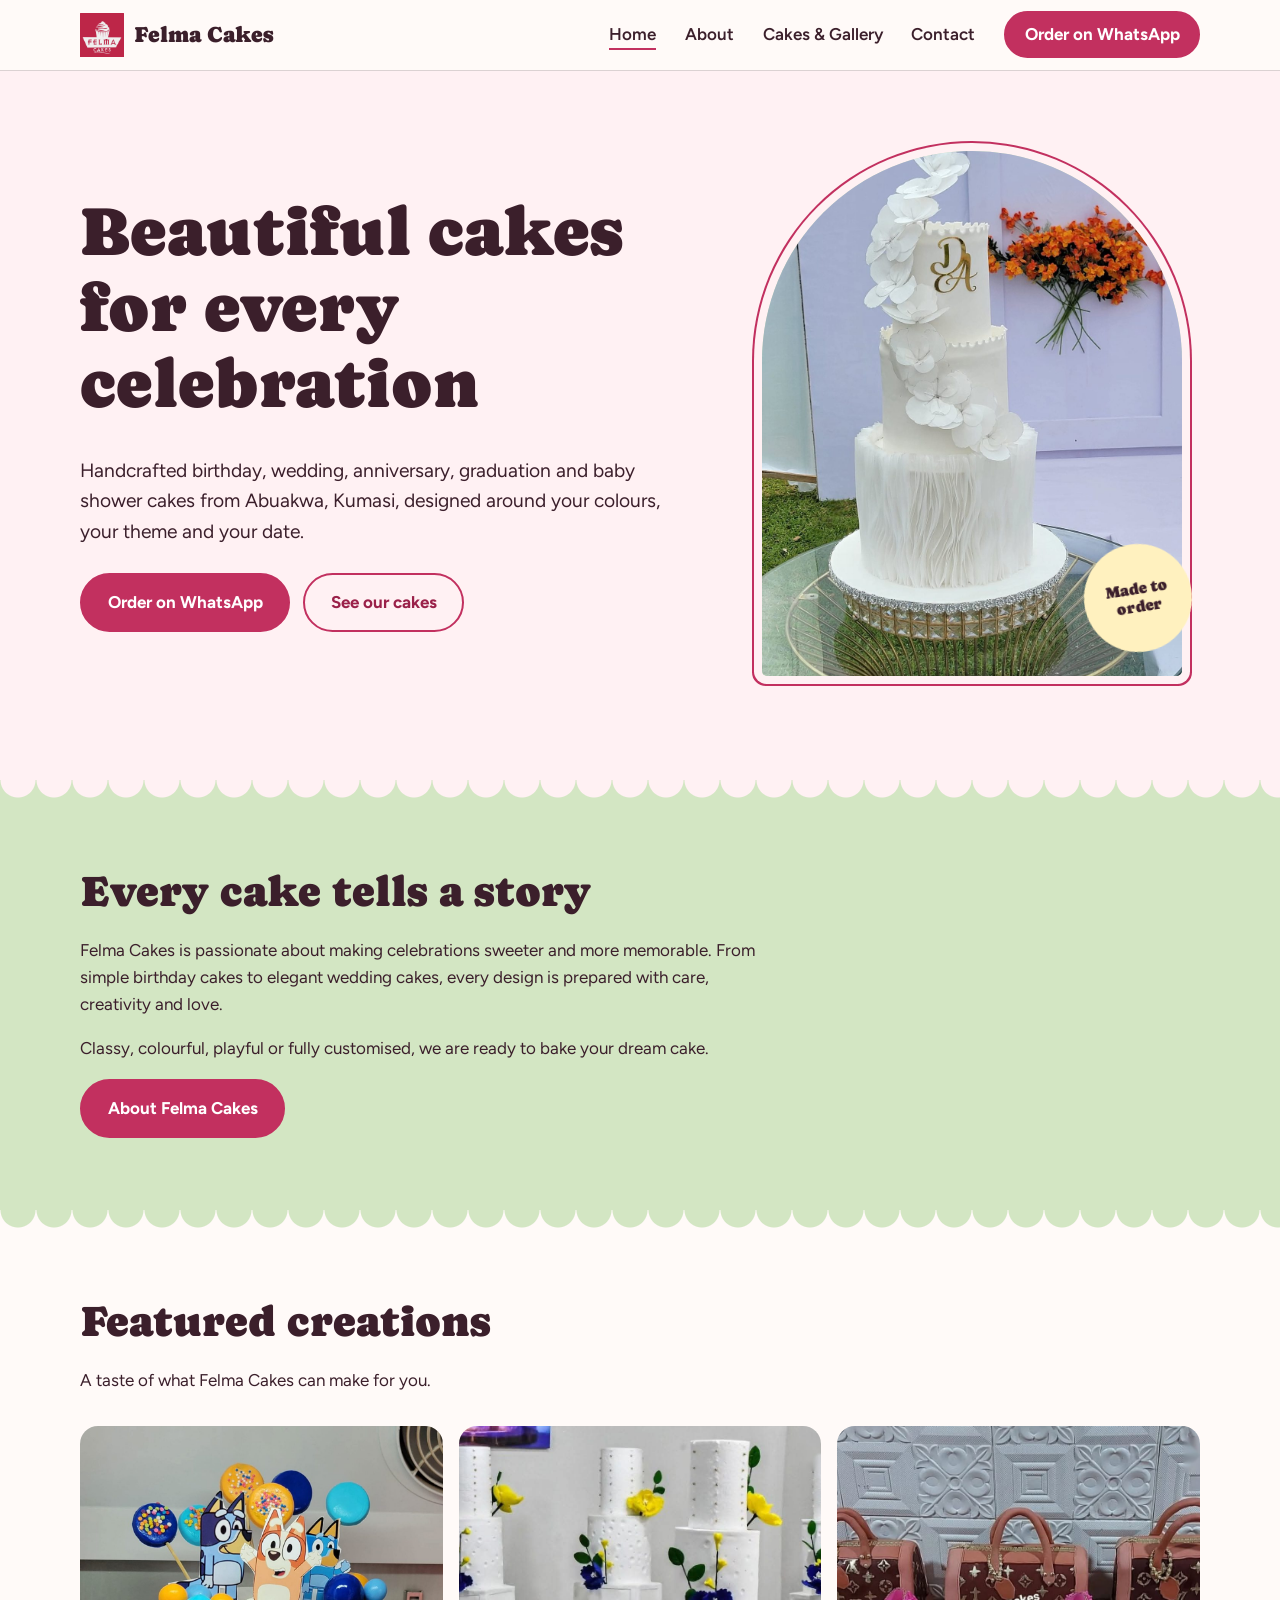
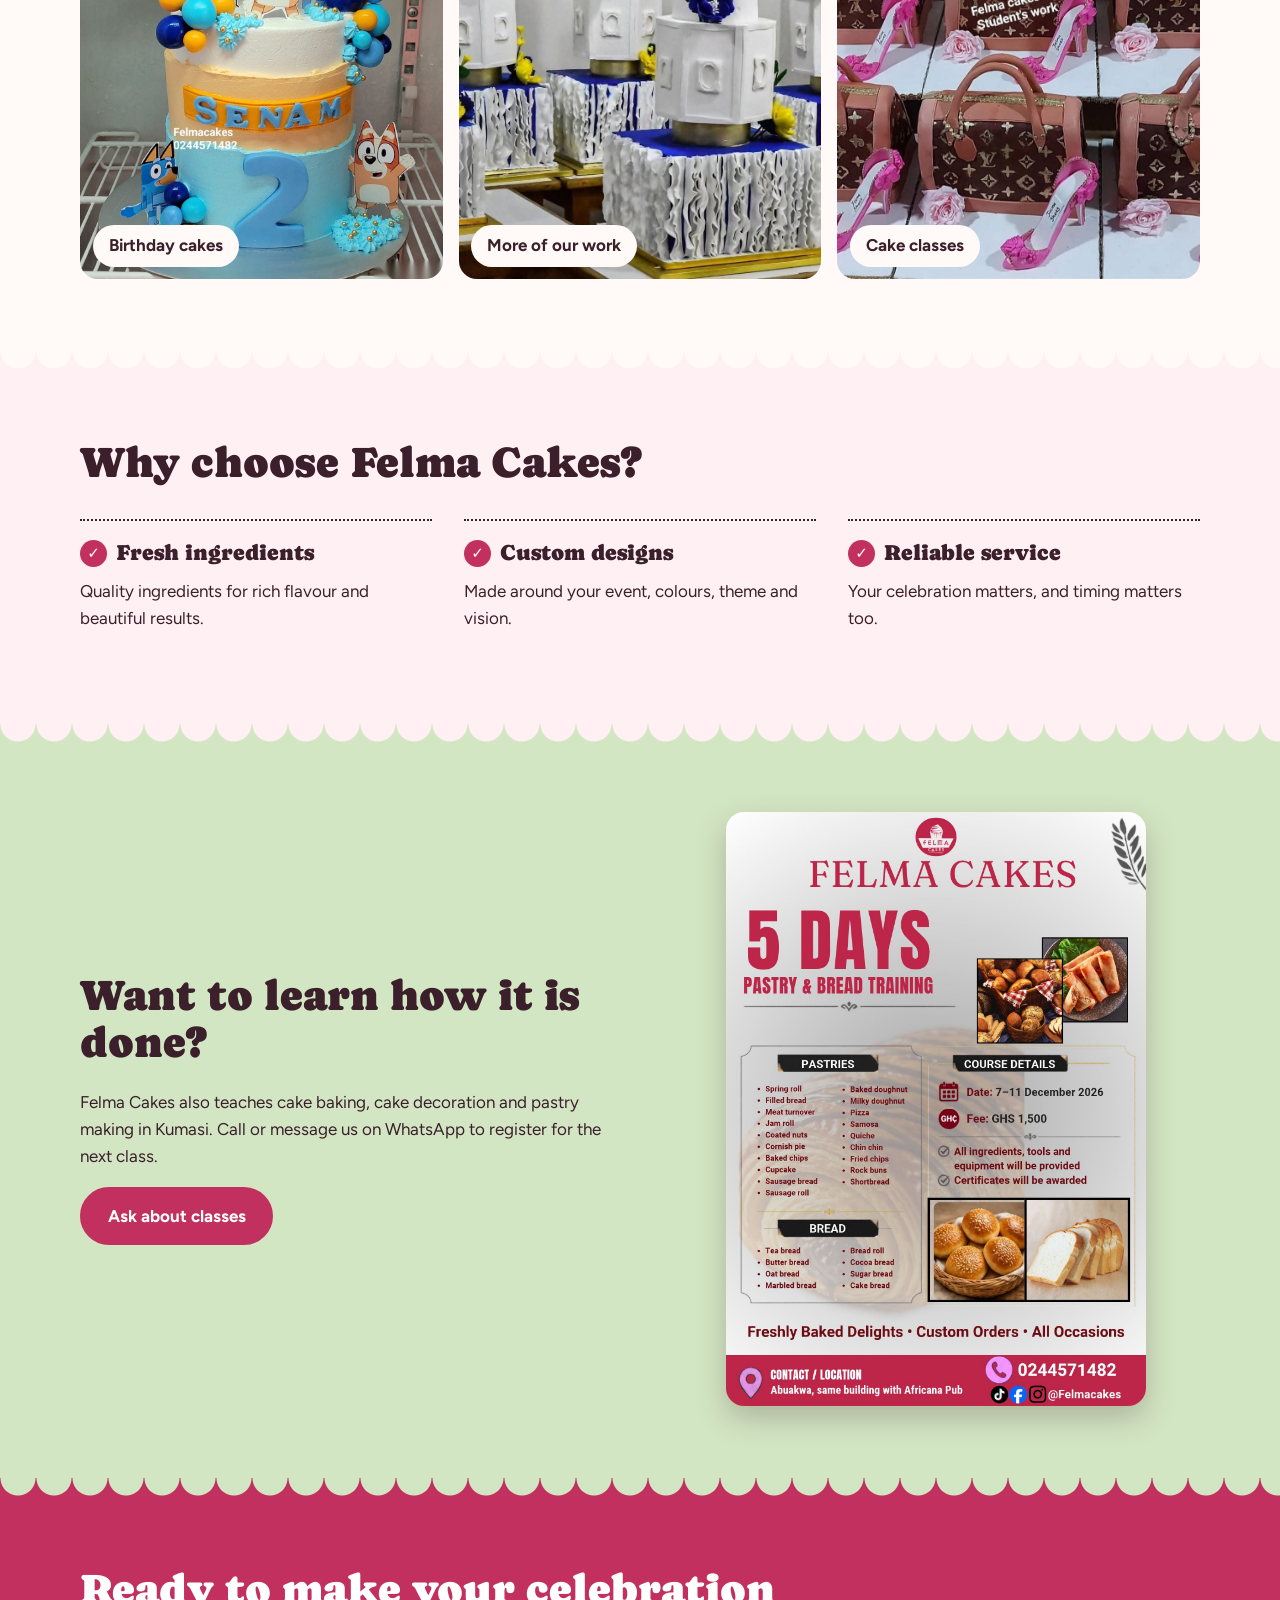
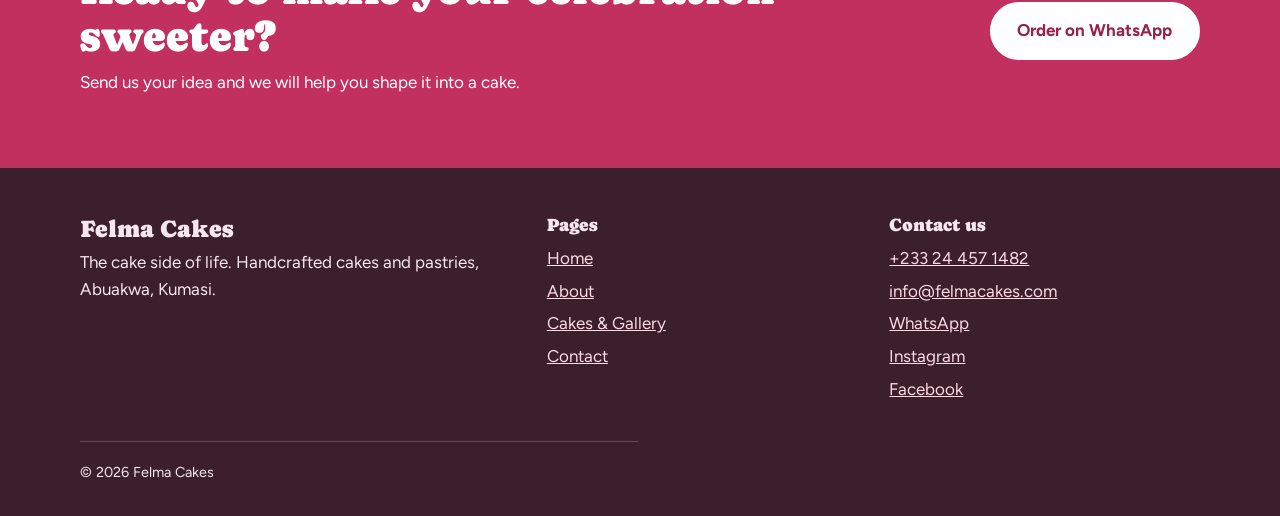
==== commit 91f6b264: "new" ====
--- a/index.html
+++ b/index.html
@@ -8,7 +8,7 @@
   <meta property="og:type" content="website">
   <meta property="og:title" content="Felma Cakes | Handcrafted cakes in Kumasi">
   <meta property="og:description" content="Felma Cakes makes handcrafted birthday, wedding, anniversary, graduation and baby shower cakes, cupcakes and pastries in Kumasi. Order on WhatsApp.">
-  <meta property="og:image" content="https://jkyereh.github.io/FELMA/assets/images/hero-cake.png">
+  <meta property="og:image" content="https://jkyereh.github.io/FELMA/assets/images/wedding-monogram-cake.jpg">
   <meta name="theme-color" content="#c2305f">
   <link rel="icon" href="assets/images/felma-logo.png">
   <link rel="preconnect" href="https://fonts.googleapis.com">
@@ -23,7 +23,7 @@
     "description": "Handcrafted birthday, wedding, anniversary, graduation and baby shower cakes, cupcakes and pastries in Kumasi, Ghana.",
     "telephone": "+233244571482",
     "url": "https://jkyereh.github.io/FELMA/",
-    "image": "https://jkyereh.github.io/FELMA/assets/images/hero-cake.png",
+    "image": "https://jkyereh.github.io/FELMA/assets/images/wedding-monogram-cake.jpg",
     "address": {"@type": "PostalAddress", "addressLocality": "Abuakwa, Kumasi", "addressCountry": "GH"},
     "sameAs": ["https://www.instagram.com/felma_cakes/", "https://web.facebook.com/people/Felma-Cakes/100064179390883/"]
   }
@@ -64,7 +64,7 @@
         </div>
         <div class="hero-art">
           <div class="arch">
-            <img src="assets/images/hero-cake.png" alt="A celebration cake made by Felma Cakes" width="800" height="1000">
+            <img src="assets/images/wedding-monogram-cake.jpg" alt="Three-tier white wedding cake with wafer paper flowers and gold initials" width="1100" height="1466">
           </div>
           <div class="stamp" aria-hidden="true">Made to order</div>
         </div>
@@ -72,15 +72,12 @@
     </section>
 
     <section class="section scallop after-icing tint-pistachio">
-      <div class="wrap split">
+      <div class="wrap">
         <div>
           <h2>Every cake tells a story</h2>
           <p>Felma Cakes is passionate about making celebrations sweeter and more memorable. From simple birthday cakes to elegant wedding cakes, every design is prepared with care, creativity and love.</p>
           <p>Classy, colourful, playful or fully customised, we are ready to bake your dream cake.</p>
           <a class="btn" href="about.html">About Felma Cakes</a>
-        </div>
-        <div class="photo">
-          <img src="assets/images/felma-class.png" alt="Felma Cakes at work" loading="lazy" width="800" height="600">
         </div>
       </div>
     </section>
@@ -92,17 +89,17 @@
           <p>A taste of what Felma Cakes can make for you.</p>
         </div>
         <div class="showcase">
-          <figure class="shot big" style="margin:0">
-            <img src="assets/images/wedding-cake.jpeg" alt="Wedding cake by Felma Cakes" loading="lazy" width="800" height="900">
-            <figcaption><a href="gallery.html#wedding">Wedding cakes</a></figcaption>
-          </figure>
           <figure class="shot" style="margin:0">
-            <img src="assets/images/birthday-cake.jpeg" alt="Birthday cake by Felma Cakes" loading="lazy" width="800" height="600">
+            <img src="assets/images/bluey-birthday-cake.jpg" alt="Second birthday cake in blue and orange with cartoon dog toppers" loading="lazy" width="1100" height="1466">
             <figcaption><a href="gallery.html#birthday">Birthday cakes</a></figcaption>
           </figure>
           <figure class="shot" style="margin:0">
-            <img src="assets/images/cupcakes.jpeg" alt="Cupcakes by Felma Cakes" loading="lazy" width="800" height="600">
-            <figcaption><a href="gallery.html#cupcakes">Cupcakes</a></figcaption>
+            <img src="assets/images/tiered-flower-cakes.jpg" alt="Tall white tiered cakes with blue and yellow sugar flowers" loading="lazy" width="1080" height="1061">
+            <figcaption><a href="gallery.html#more">More of our work</a></figcaption>
+          </figure>
+          <figure class="shot" style="margin:0">
+            <img src="assets/images/student-handbag-cakes.jpg" alt="Handbag cakes with matching pink shoe cakes made by Felma Cakes students" loading="lazy" width="1080" height="1078">
+            <figcaption><a href="about.html#classes">Cake classes</a></figcaption>
           </figure>
         </div>
       </div>
@@ -129,12 +126,17 @@
     </section>
 
     <section class="section scallop after-icing tint-pistachio">
-      <div class="wrap">
+      <div class="wrap split">
         <div>
           <h2>Want to learn how it is done?</h2>
           <p>Felma Cakes also teaches cake baking, cake decoration and pastry making in Kumasi. Call or message us on WhatsApp to register for the next class.</p>
           <a class="btn" href="contact.html?type=Cake%20class">Ask about classes</a>
         </div>
+        <a class="flyer" href="assets/images/pastry-training-flyer.jpg" target="_blank" rel="noopener">
+      <img src="assets/images/pastry-training-flyer.jpg"
+           alt="Felma Cakes flyer: 5 days pastry and bread training"
+           loading="lazy" width="1414" height="2000">
+    </a>
       </div>
     </section>
 
--- a/css/style.css
+++ b/css/style.css
@@ -269,9 +269,8 @@
 .shot figcaption a:hover { color: var(--berry-deep); text-decoration: underline; }
 
 @media (min-width: 760px) {
-  .showcase { grid-template-columns: 1.4fr 1fr; grid-template-rows: 260px 260px; }
-  .shot { aspect-ratio: auto; }
-  .shot.big { grid-row: span 2; }
+  .showcase { grid-template-columns: repeat(3, 1fr); }
+  .shot { aspect-ratio: 4 / 5; }
 }
 
 /* ---------- Reasons ---------- */
@@ -403,3 +402,36 @@
   background: var(--butter);
 }
 .pay-box p { max-width: 46ch; }
+
+.map-frame {
+  display: block;
+  width: 100%;
+  height: 380px;
+  border: 0;
+  border-radius: var(--radius);
+  background: var(--icing);
+}
+@media (min-width: 760px) {
+  .map-frame { height: 440px; }
+}
+
+/* ---------- Gallery ---------- */
+.gallery { columns: 1; column-gap: 1rem; margin-top: 1.5rem; }
+.gallery figure { margin: 0 0 1rem; break-inside: avoid; }
+.gallery img { width: 100%; height: auto; border-radius: var(--radius); background: var(--pistachio); }
+.gallery figcaption { padding: 0.5rem 0.2rem 0; font-size: 0.95rem; }
+@media (min-width: 640px) { .gallery { columns: 2; } }
+@media (min-width: 960px) { .gallery { columns: 3; } }
+
+.photo-note { margin: 0.4rem 0 0; font-size: 0.9rem; font-style: italic; }
+
+.photo.portrait { aspect-ratio: 3 / 4; }
+
+
+.flyer { display: block; width: 100%; max-width: 420px; margin-inline: auto; }
+.flyer img {
+  width: 100%;
+  height: auto;
+  border-radius: var(--radius);
+  box-shadow: 0 12px 30px rgba(59, 31, 43, 0.25);
+}
